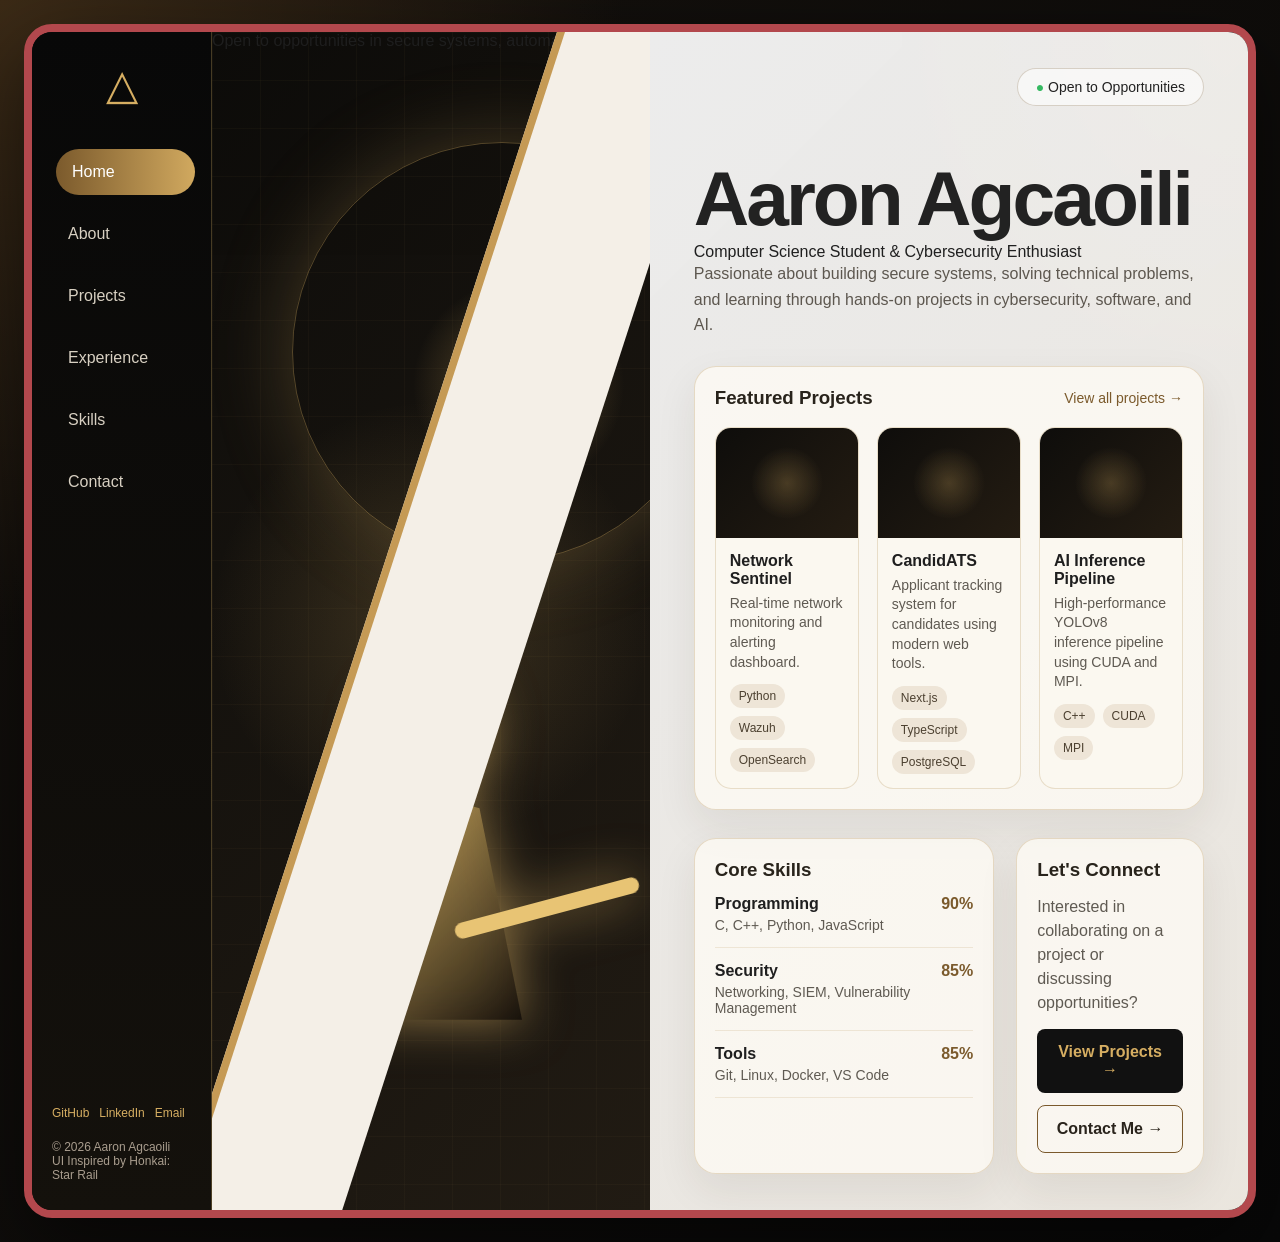
==== index.html @ 4cb268b1 "Add files via upload" ====
<!DOCTYPE html>
<html lang="en">
<head>
  <meta charset="UTF-8" />
  <meta name="viewport" content="width=device-width, initial-scale=1.0" />
  <title>Aaron Agcaoili | Portfolio</title>
  <link rel="stylesheet" href="styles.css" />
</head>
<body>
  <main class="portfolio-shell">
    <aside class="sidebar">
      <div class="logo">△</div>

      <nav class="nav">
        <a class="active" href="#home">Home</a>
        <a href="#about">About</a>
        <a href="#projects">Projects</a>
        <a href="#experience">Experience</a>
        <a href="#skills">Skills</a>
        <a href="#contact">Contact</a>
      </nav>

      <div class="sidebar-footer">
        <div class="socials">
          <a href="https://github.com/Iamironman15">GitHub</a>
          <a href="https://www.linkedin.com/in/aaronagcaoili/">LinkedIn</a>
          <a href="mailto:aaron08831@gmail.com">Email</a>
        </div>
        <p>© 2026 Aaron Agcaoili</p>
        <p>UI Inspired by Honkai: Star Rail</p>
      </div>
    </aside>

    <section class="hero-art" id="home">
      <div class="hero-glow"></div>
      <div class="hero-grid"></div>
      <div class="hero-orb"></div>
      <div class="figure">
        <div class="head"></div>
        <div class="body"></div>
        <div class="arm"></div>
      </div>
      <div class="hero-footer">
        <p>Open to opportunities in secure systems, automation, and AI.</p>
      </div>
    </section>

    <section class="content-panel">
      <div class="status">● Open to Opportunities</div>

      <header class="intro">
        <h1>Aaron Agcaoili</h1>
        <div class="intro-badge">Computer Science Student & Cybersecurity Enthusiast</div>
        <p>
          Passionate about building secure systems, solving technical problems,
          and learning through hands-on projects in cybersecurity, software, and AI.
        </p>
      </header>

      <section class="card-section" id="projects">
        <div class="section-header">
          <h3>Featured Projects</h3>
          <a href="#">View all projects →</a>
        </div>

        <div class="project-grid">
          <article class="project-card">
            <div class="project-image"></div>
            <div class="project-copy">
              <h4>Network Sentinel</h4>
              <p>Real-time network monitoring and alerting dashboard.</p>
            </div>
            <div class="tags">
              <span>Python</span>
              <span>Wazuh</span>
              <span>OpenSearch</span>
            </div>
          </article>

          <article class="project-card">
            <div class="project-image"></div>
            <div class="project-copy">
              <h4>CandidATS</h4>
              <p>Applicant tracking system for candidates using modern web tools.</p>
            </div>
            <div class="tags">
              <span>Next.js</span>
              <span>TypeScript</span>
              <span>PostgreSQL</span>
            </div>
          </article>

          <article class="project-card">
            <div class="project-image"></div>
            <div class="project-copy">
              <h4>AI Inference Pipeline</h4>
              <p>High-performance YOLOv8 inference pipeline using CUDA and MPI.</p>
            </div>
            <div class="tags">
              <span>C++</span>
              <span>CUDA</span>
              <span>MPI</span>
            </div>
          </article>
        </div>
      </section>

      <section class="lower-grid">
        <div class="skills-card" id="skills">
          <h3>Core Skills</h3>

          <div class="skill">
            <div>
              <strong>Programming</strong>
              <p>C, C++, Python, JavaScript</p>
            </div>
            <span>90%</span>
          </div>

          <div class="skill">
            <div>
              <strong>Security</strong>
              <p>Networking, SIEM, Vulnerability Management</p>
            </div>
            <span>85%</span>
          </div>

          <div class="skill">
            <div>
              <strong>Tools</strong>
              <p>Git, Linux, Docker, VS Code</p>
            </div>
            <span>85%</span>
          </div>
        </div>

        <div class="contact-card" id="contact">
          <div class="card-header">
            <h3>Let's Connect</h3>
          </div>
          <p>Interested in collaborating on a project or discussing opportunities?</p>
          <a class="primary-btn" href="#projects">View Projects →</a>
          <a class="secondary-btn" href="mailto:aaron08831@gmail.com">Contact Me →</a>
        </div>
      </section>
    </section>
  </main>

  <script src="script.js"></script>
</body>
</html>
---- styles.css ----
* {
  box-sizing: border-box;
  margin: 0;
  padding: 0;
}

html {
  scroll-behavior: smooth;
}

body {
  min-height: 100vh;
  font-family: Arial, Helvetica, sans-serif;
  background:
    radial-gradient(circle at top left, #3b2a16, transparent 35%),
    linear-gradient(135deg, #15110d, #080808);
  color: #1f1f1f;
  padding: 24px;
}

a {
  color: inherit;
  text-decoration: none;
}

.portfolio-shell {
  min-height: calc(100vh - 48px);
  display: grid;
  grid-template-columns: 180px 36% 1fr;
  border: 8px solid #b3484d;
  border-radius: 28px;
  overflow: hidden;
  background: #0d0d0d;
  box-shadow: 0 30px 80px rgba(0, 0, 0, 0.5);
}

.sidebar {
  background: linear-gradient(180deg, #080808, #14110c);
  color: #f5ead7;
  padding: 28px 20px;
  display: flex;
  flex-direction: column;
  border-right: 1px solid rgba(212, 175, 100, 0.3);
}

.logo {
  color: #d6ae62;
  font-size: 42px;
  text-align: center;
  margin-bottom: 40px;
}

.nav {
  display: flex;
  flex-direction: column;
  gap: 16px;
}

.nav a {
  padding: 14px 16px;
  border-radius: 999px;
  color: #d8d0c2;
  transition: 0.2s ease;
}

.nav a:hover,
.nav a.active {
  background: linear-gradient(90deg, #7b5a2c, #d1a95f);
  color: #fff;
  transform: translateX(4px);
}

.sidebar-footer {
  margin-top: auto;
  font-size: 12px;
  color: #a99d8e;
}

.socials {
  display: flex;
  gap: 10px;
  margin-bottom: 20px;
  flex-wrap: wrap;
}

.socials a {
  color: #d6ae62;
}

.hero-art {
  position: relative;
  overflow: hidden;
  background:
    radial-gradient(circle at 70% 30%, rgba(214, 174, 98, 0.4), transparent 12%),
    radial-gradient(circle at 50% 50%, rgba(214, 174, 98, 0.2), transparent 35%),
    linear-gradient(135deg, #0d0c0a, #211b13);
}

.hero-art::before {
  content: "";
  position: absolute;
  inset: 0;
  background-image:
    linear-gradient(rgba(214, 174, 98, 0.12) 1px, transparent 1px),
    linear-gradient(90deg, rgba(214, 174, 98, 0.12) 1px, transparent 1px);
  background-size: 48px 48px;
  opacity: 0.3;
}

.hero-art::after {
  content: "";
  position: absolute;
  right: -75px;
  top: 0;
  width: 160px;
  height: 100%;
  background: #f4efe7;
  transform: skewX(-18deg);
  transform-origin: top;
  border-left: 8px solid #c59a55;
  z-index: 5;
}

.hero-glow {
  position: absolute;
  width: 420px;
  height: 420px;
  border: 1px solid rgba(214, 174, 98, 0.35);
  border-radius: 50%;
  top: 110px;
  left: 80px;
  box-shadow: 0 0 80px rgba(214, 174, 98, 0.25);
}

.orb {
  position: absolute;
  top: 180px;
  right: 110px;
  width: 95px;
  height: 95px;
  border-radius: 50%;
  border: 2px solid #d6ae62;
  background:
    radial-gradient(circle, rgba(214, 174, 98, 0.8), rgba(45, 35, 20, 0.9));
  box-shadow: 0 0 50px rgba(214, 174, 98, 0.7);
}

.figure {
  position: absolute;
  left: 95px;
  bottom: 110px;
  width: 260px;
  height: 420px;
  filter: drop-shadow(0 0 25px rgba(214, 174, 98, 0.7));
}

.head {
  width: 110px;
  height: 120px;
  border-radius: 60% 40% 55% 45%;
  background: linear-gradient(135deg, #f5d487, #6e5227);
  margin-left: 70px;
}

.body {
  width: 170px;
  height: 230px;
  background: linear-gradient(135deg, rgba(242, 200, 111, 0.8), rgba(20, 15, 10, 0.9));
  clip-path: polygon(35% 0, 75% 8%, 100% 100%, 0 100%);
  margin-top: -10px;
  margin-left: 45px;
}

.arm {
  width: 190px;
  height: 16px;
  background: #e8c474;
  transform: rotate(-15deg);
  margin-left: 145px;
  margin-top: -120px;
  border-radius: 999px;
}

.content-panel {
  background:
    linear-gradient(135deg, rgba(255,255,255,0.92), rgba(244,239,231,0.96)),
    radial-gradient(circle at top right, rgba(214, 174, 98, 0.2), transparent 30%);
  padding: 36px 44px;
  position: relative;
}

.status {
  margin-left: auto;
  width: fit-content;
  padding: 10px 18px;
  border: 1px solid rgba(115, 90, 49, 0.25);
  border-radius: 999px;
  background: rgba(255, 255, 255, 0.6);
  color: #222;
  font-size: 14px;
}

.status::first-letter {
  color: #35b961;
}

.intro {
  margin-top: 48px;
  max-width: 720px;
}

.intro h1 {
  font-size: clamp(44px, 6vw, 82px);
  letter-spacing: -3px;
  color: #222;
}

.intro h2 {
  display: inline-block;
  margin: 12px 0 18px;
  padding: 8px 24px;
  background: linear-gradient(90deg, #111, #332819);
  color: #d6ae62;
  font-size: 18px;
  border-left: 8px solid #c59a55;
}

.intro p {
  color: #5d574f;
  line-height: 1.6;
}

.card-section,
.skills-card,
.contact-card {
  margin-top: 28px;
  border: 1px solid rgba(166, 125, 58, 0.25);
  background: rgba(255, 252, 246, 0.72);
  border-radius: 22px;
  padding: 20px;
  box-shadow: 0 16px 40px rgba(55, 40, 20, 0.08);
}

.section-header {
  display: flex;
  justify-content: space-between;
  align-items: center;
  margin-bottom: 18px;
}

.section-header h3,
.skills-card h3,
.contact-card h3 {
  color: #28231b;
}

.section-header a {
  color: #7b5a2c;
  font-size: 14px;
}

.project-grid {
  display: grid;
  grid-template-columns: repeat(3, 1fr);
  gap: 18px;
}

.project-card {
  border: 1px solid rgba(166, 125, 58, 0.22);
  border-radius: 16px;
  overflow: hidden;
  background: #fbf8f0;
}

.project-image {
  height: 110px;
  display: grid;
  place-items: center;
  background:
    radial-gradient(circle, rgba(214, 174, 98, 0.25), transparent 40%),
    linear-gradient(135deg, #0e0d0b, #241c12);
  color: #d6ae62;
  font-size: 42px;
}

.project-card h4 {
  padding: 14px 14px 6px;
}

.project-card p {
  padding: 0 14px 12px;
  color: #5f5a52;
  font-size: 14px;
  line-height: 1.4;
}

.tags {
  display: flex;
  flex-wrap: wrap;
  gap: 8px;
  padding: 0 14px 14px;
}

.tags span {
  padding: 5px 9px;
  border-radius: 999px;
  background: #eee5d7;
  color: #4c4030;
  font-size: 12px;
}

.lower-grid {
  display: grid;
  grid-template-columns: 1.6fr 1fr;
  gap: 22px;
}

.skill {
  display: flex;
  justify-content: space-between;
  gap: 16px;
  padding: 14px 0;
  border-bottom: 1px solid rgba(166, 125, 58, 0.15);
}

.skill p {
  color: #5f5a52;
  font-size: 14px;
  margin-top: 4px;
}

.skill span {
  color: #7b5a2c;
  font-weight: bold;
}

.contact-card p {
  color: #5f5a52;
  line-height: 1.5;
  margin: 14px 0;
}

.primary-btn,
.secondary-btn {
  display: block;
  padding: 14px 18px;
  border-radius: 8px;
  margin-top: 12px;
  text-align: center;
  font-weight: bold;
}

.primary-btn {
  background: #111;
  color: #d6ae62;
}

.secondary-btn {
  border: 1px solid #7b5a2c;
  color: #2a241c;
}

@media (max-width: 1100px) {
  .portfolio-shell {
    grid-template-columns: 150px 1fr;
  }

  .hero-art {
    display: none;
  }

  .project-grid {
    grid-template-columns: 1fr;
  }
}

@media (max-width: 760px) {
  body {
    padding: 0;
  }

  .portfolio-shell {
    min-height: 100vh;
    grid-template-columns: 1fr;
    border: none;
    border-radius: 0;
  }

  .sidebar {
    display: none;
  }

  .content-panel {
    padding: 28px 20px;
  }

  .lower-grid {
    grid-template-columns: 1fr;
  }

  .intro h1 {
    font-size: 48px;
  }
}
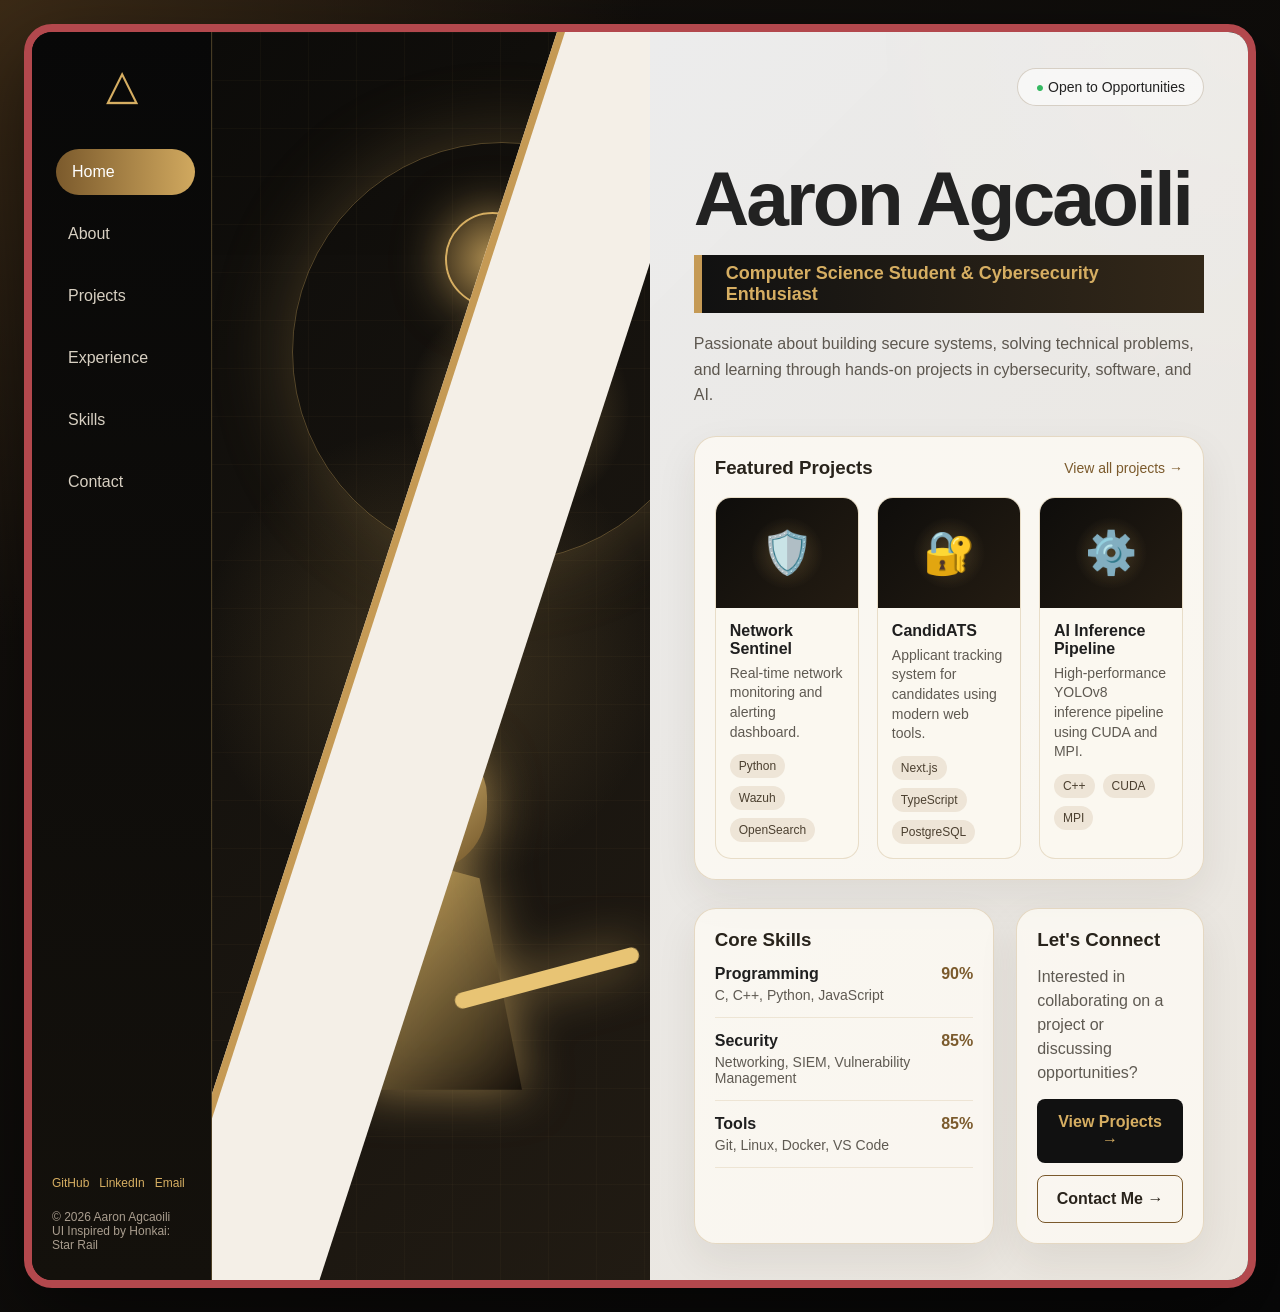
==== commit 801563b6: "Minor updates to dev" ====
--- a/index.html
+++ b/index.html
@@ -33,15 +33,11 @@
 
     <section class="hero-art" id="home">
       <div class="hero-glow"></div>
-      <div class="hero-grid"></div>
-      <div class="hero-orb"></div>
+      <div class="orb"></div>
       <div class="figure">
         <div class="head"></div>
         <div class="body"></div>
         <div class="arm"></div>
-      </div>
-      <div class="hero-footer">
-        <p>Open to opportunities in secure systems, automation, and AI.</p>
       </div>
     </section>
 
@@ -50,7 +46,7 @@
 
       <header class="intro">
         <h1>Aaron Agcaoili</h1>
-        <div class="intro-badge">Computer Science Student & Cybersecurity Enthusiast</div>
+        <h2>Computer Science Student & Cybersecurity Enthusiast</h2>
         <p>
           Passionate about building secure systems, solving technical problems,
           and learning through hands-on projects in cybersecurity, software, and AI.
@@ -65,11 +61,9 @@
 
         <div class="project-grid">
           <article class="project-card">
-            <div class="project-image"></div>
-            <div class="project-copy">
-              <h4>Network Sentinel</h4>
-              <p>Real-time network monitoring and alerting dashboard.</p>
-            </div>
+            <div class="project-image">🛡️</div>
+            <h4>Network Sentinel</h4>
+            <p>Real-time network monitoring and alerting dashboard.</p>
             <div class="tags">
               <span>Python</span>
               <span>Wazuh</span>
@@ -78,11 +72,9 @@
           </article>
 
           <article class="project-card">
-            <div class="project-image"></div>
-            <div class="project-copy">
-              <h4>CandidATS</h4>
-              <p>Applicant tracking system for candidates using modern web tools.</p>
-            </div>
+            <div class="project-image">🔐</div>
+            <h4>CandidATS</h4>
+            <p>Applicant tracking system for candidates using modern web tools.</p>
             <div class="tags">
               <span>Next.js</span>
               <span>TypeScript</span>
@@ -91,11 +83,9 @@
           </article>
 
           <article class="project-card">
-            <div class="project-image"></div>
-            <div class="project-copy">
-              <h4>AI Inference Pipeline</h4>
-              <p>High-performance YOLOv8 inference pipeline using CUDA and MPI.</p>
-            </div>
+            <div class="project-image">⚙️</div>
+            <h4>AI Inference Pipeline</h4>
+            <p>High-performance YOLOv8 inference pipeline using CUDA and MPI.</p>
             <div class="tags">
               <span>C++</span>
               <span>CUDA</span>
@@ -135,12 +125,10 @@
         </div>
 
         <div class="contact-card" id="contact">
-          <div class="card-header">
-            <h3>Let's Connect</h3>
-          </div>
+          <h3>Let's Connect</h3>
           <p>Interested in collaborating on a project or discussing opportunities?</p>
           <a class="primary-btn" href="#projects">View Projects →</a>
-          <a class="secondary-btn" href="mailto:aaron08831@gmail.com">Contact Me →</a>
+          <a class="secondary-btn" href="mailto:your.email@example.com">Contact Me →</a>
         </div>
       </section>
     </section>
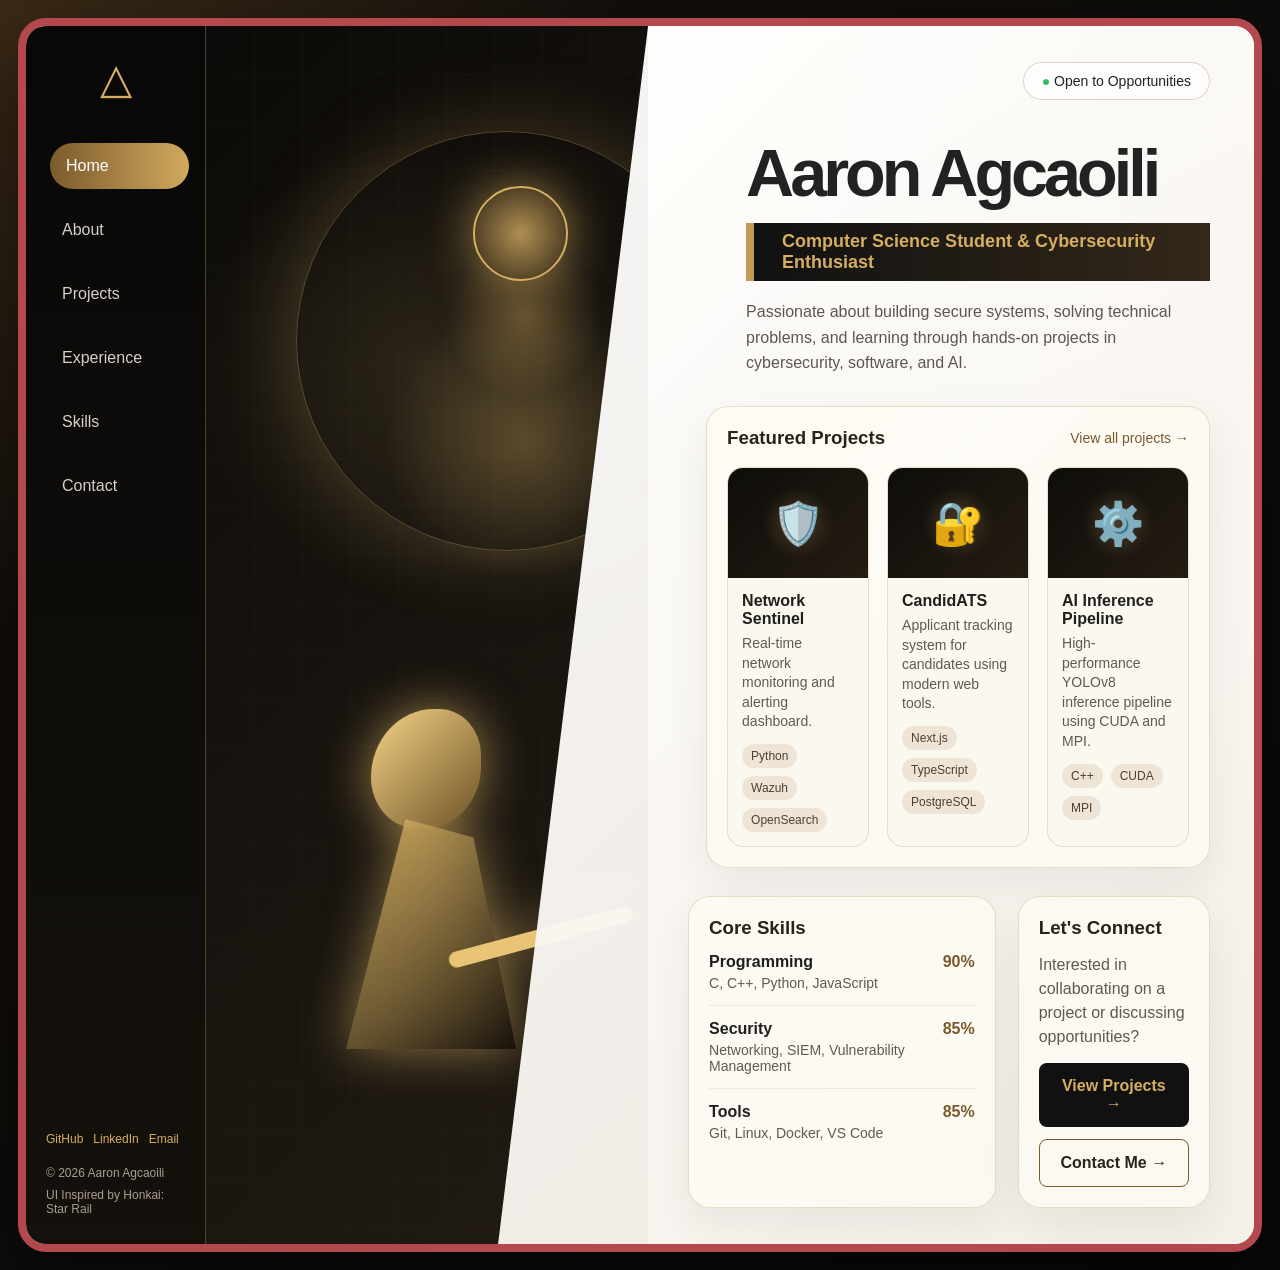
==== commit eaa58bac: "Diagonalization slightly fixed" ====
--- a/index.html
+++ b/index.html
@@ -22,8 +22,8 @@
 
       <div class="sidebar-footer">
         <div class="socials">
-          <a href="https://github.com/Iamironman15">GitHub</a>
-          <a href="https://www.linkedin.com/in/aaronagcaoili/">LinkedIn</a>
+          <a href="https://github.com/Iamironman15" target="_blank">GitHub</a>
+          <a href="https://www.linkedin.com/in/aaronagcaoili/" target="_blank">LinkedIn</a>
           <a href="mailto:aaron08831@gmail.com">Email</a>
         </div>
         <p>© 2026 Aaron Agcaoili</p>
@@ -34,6 +34,7 @@
     <section class="hero-art" id="home">
       <div class="hero-glow"></div>
       <div class="orb"></div>
+
       <div class="figure">
         <div class="head"></div>
         <div class="body"></div>
@@ -42,95 +43,97 @@
     </section>
 
     <section class="content-panel">
-      <div class="status">● Open to Opportunities</div>
+      <div class="content-inner">
+        <div class="status">● Open to Opportunities</div>
 
-      <header class="intro">
-        <h1>Aaron Agcaoili</h1>
-        <h2>Computer Science Student & Cybersecurity Enthusiast</h2>
-        <p>
-          Passionate about building secure systems, solving technical problems,
-          and learning through hands-on projects in cybersecurity, software, and AI.
-        </p>
-      </header>
+        <header class="intro diagonal-step step-1">
+          <h1>Aaron Agcaoili</h1>
+          <h2>Computer Science Student & Cybersecurity Enthusiast</h2>
+          <p>
+            Passionate about building secure systems, solving technical problems,
+            and learning through hands-on projects in cybersecurity, software, and AI.
+          </p>
+        </header>
 
-      <section class="card-section" id="projects">
-        <div class="section-header">
-          <h3>Featured Projects</h3>
-          <a href="#">View all projects →</a>
-        </div>
-
-        <div class="project-grid">
-          <article class="project-card">
-            <div class="project-image">🛡️</div>
-            <h4>Network Sentinel</h4>
-            <p>Real-time network monitoring and alerting dashboard.</p>
-            <div class="tags">
-              <span>Python</span>
-              <span>Wazuh</span>
-              <span>OpenSearch</span>
-            </div>
-          </article>
-
-          <article class="project-card">
-            <div class="project-image">🔐</div>
-            <h4>CandidATS</h4>
-            <p>Applicant tracking system for candidates using modern web tools.</p>
-            <div class="tags">
-              <span>Next.js</span>
-              <span>TypeScript</span>
-              <span>PostgreSQL</span>
-            </div>
-          </article>
-
-          <article class="project-card">
-            <div class="project-image">⚙️</div>
-            <h4>AI Inference Pipeline</h4>
-            <p>High-performance YOLOv8 inference pipeline using CUDA and MPI.</p>
-            <div class="tags">
-              <span>C++</span>
-              <span>CUDA</span>
-              <span>MPI</span>
-            </div>
-          </article>
-        </div>
-      </section>
-
-      <section class="lower-grid">
-        <div class="skills-card" id="skills">
-          <h3>Core Skills</h3>
-
-          <div class="skill">
-            <div>
-              <strong>Programming</strong>
-              <p>C, C++, Python, JavaScript</p>
-            </div>
-            <span>90%</span>
+        <section class="card-section diagonal-step step-2" id="projects">
+          <div class="section-header">
+            <h3>Featured Projects</h3>
+            <a href="#">View all projects →</a>
           </div>
 
-          <div class="skill">
-            <div>
-              <strong>Security</strong>
-              <p>Networking, SIEM, Vulnerability Management</p>
+          <div class="project-grid">
+            <article class="project-card">
+              <div class="project-image">🛡️</div>
+              <h4>Network Sentinel</h4>
+              <p>Real-time network monitoring and alerting dashboard.</p>
+              <div class="tags">
+                <span>Python</span>
+                <span>Wazuh</span>
+                <span>OpenSearch</span>
+              </div>
+            </article>
+
+            <article class="project-card">
+              <div class="project-image">🔐</div>
+              <h4>CandidATS</h4>
+              <p>Applicant tracking system for candidates using modern web tools.</p>
+              <div class="tags">
+                <span>Next.js</span>
+                <span>TypeScript</span>
+                <span>PostgreSQL</span>
+              </div>
+            </article>
+
+            <article class="project-card">
+              <div class="project-image">⚙️</div>
+              <h4>AI Inference Pipeline</h4>
+              <p>High-performance YOLOv8 inference pipeline using CUDA and MPI.</p>
+              <div class="tags">
+                <span>C++</span>
+                <span>CUDA</span>
+                <span>MPI</span>
+              </div>
+            </article>
+          </div>
+        </section>
+
+        <section class="lower-grid diagonal-step step-3">
+          <div class="skills-card" id="skills">
+            <h3>Core Skills</h3>
+
+            <div class="skill">
+              <div>
+                <strong>Programming</strong>
+                <p>C, C++, Python, JavaScript</p>
+              </div>
+              <span>90%</span>
             </div>
-            <span>85%</span>
+
+            <div class="skill">
+              <div>
+                <strong>Security</strong>
+                <p>Networking, SIEM, Vulnerability Management</p>
+              </div>
+              <span>85%</span>
+            </div>
+
+            <div class="skill">
+              <div>
+                <strong>Tools</strong>
+                <p>Git, Linux, Docker, VS Code</p>
+              </div>
+              <span>85%</span>
+            </div>
           </div>
 
-          <div class="skill">
-            <div>
-              <strong>Tools</strong>
-              <p>Git, Linux, Docker, VS Code</p>
-            </div>
-            <span>85%</span>
+          <div class="contact-card" id="contact">
+            <h3>Let's Connect</h3>
+            <p>Interested in collaborating on a project or discussing opportunities?</p>
+            <a class="primary-btn" href="#projects">View Projects →</a>
+            <a class="secondary-btn" href="mailto:aaron08831@gmail.com">Contact Me →</a>
           </div>
-        </div>
-
-        <div class="contact-card" id="contact">
-          <h3>Let's Connect</h3>
-          <p>Interested in collaborating on a project or discussing opportunities?</p>
-          <a class="primary-btn" href="#projects">View Projects →</a>
-          <a class="secondary-btn" href="mailto:your.email@example.com">Contact Me →</a>
-        </div>
-      </section>
+        </section>
+      </div>
     </section>
   </main>
 
--- a/styles.css
+++ b/styles.css
@@ -15,7 +15,7 @@
     radial-gradient(circle at top left, #3b2a16, transparent 35%),
     linear-gradient(135deg, #15110d, #080808);
   color: #1f1f1f;
-  padding: 24px;
+  padding: 18px;
 }
 
 a {
@@ -24,15 +24,17 @@
 }
 
 .portfolio-shell {
-  min-height: calc(100vh - 48px);
+  min-height: calc(100vh - 36px);
   display: grid;
   grid-template-columns: 180px 36% 1fr;
   border: 8px solid #b3484d;
   border-radius: 28px;
   overflow: hidden;
-  background: #0d0d0d;
+  background: #f4efe7;
   box-shadow: 0 30px 80px rgba(0, 0, 0, 0.5);
 }
+
+/* Sidebar */
 
 .sidebar {
   background: linear-gradient(180deg, #080808, #14110c);
@@ -41,6 +43,7 @@
   display: flex;
   flex-direction: column;
   border-right: 1px solid rgba(212, 175, 100, 0.3);
+  z-index: 20;
 }
 
 .logo {
@@ -53,7 +56,7 @@
 .nav {
   display: flex;
   flex-direction: column;
-  gap: 16px;
+  gap: 18px;
 }
 
 .nav a {
@@ -76,6 +79,10 @@
   color: #a99d8e;
 }
 
+.sidebar-footer p {
+  margin-top: 8px;
+}
+
 .socials {
   display: flex;
   gap: 10px;
@@ -86,14 +93,18 @@
 .socials a {
   color: #d6ae62;
 }
+
+/* Hero art */
 
 .hero-art {
   position: relative;
   overflow: hidden;
   background:
-    radial-gradient(circle at 70% 30%, rgba(214, 174, 98, 0.4), transparent 12%),
-    radial-gradient(circle at 50% 50%, rgba(214, 174, 98, 0.2), transparent 35%),
+    radial-gradient(circle at 72% 24%, rgba(214, 174, 98, 0.35), transparent 8%),
+    radial-gradient(circle at 72% 34%, rgba(214, 174, 98, 0.32), transparent 16%),
+    radial-gradient(circle at 48% 28%, rgba(214, 174, 98, 0.12), transparent 25%),
     linear-gradient(135deg, #0d0c0a, #211b13);
+  z-index: 1;
 }
 
 .hero-art::before {
@@ -101,24 +112,10 @@
   position: absolute;
   inset: 0;
   background-image:
-    linear-gradient(rgba(214, 174, 98, 0.12) 1px, transparent 1px),
-    linear-gradient(90deg, rgba(214, 174, 98, 0.12) 1px, transparent 1px);
+    linear-gradient(rgba(214, 174, 98, 0.1) 1px, transparent 1px),
+    linear-gradient(90deg, rgba(214, 174, 98, 0.1) 1px, transparent 1px);
   background-size: 48px 48px;
-  opacity: 0.3;
-}
-
-.hero-art::after {
-  content: "";
-  position: absolute;
-  right: -75px;
-  top: 0;
-  width: 160px;
-  height: 100%;
-  background: #f4efe7;
-  transform: skewX(-18deg);
-  transform-origin: top;
-  border-left: 8px solid #c59a55;
-  z-index: 5;
+  opacity: 0.28;
 }
 
 .hero-glow {
@@ -127,15 +124,15 @@
   height: 420px;
   border: 1px solid rgba(214, 174, 98, 0.35);
   border-radius: 50%;
-  top: 110px;
-  left: 80px;
+  top: 105px;
+  left: 90px;
   box-shadow: 0 0 80px rgba(214, 174, 98, 0.25);
 }
 
 .orb {
   position: absolute;
-  top: 180px;
-  right: 110px;
+  top: 160px;
+  right: 80px;
   width: 95px;
   height: 95px;
   border-radius: 50%;
@@ -148,7 +145,7 @@
 .figure {
   position: absolute;
   left: 95px;
-  bottom: 110px;
+  bottom: 115px;
   width: 260px;
   height: 420px;
   filter: drop-shadow(0 0 25px rgba(214, 174, 98, 0.7));
@@ -181,12 +178,59 @@
   border-radius: 999px;
 }
 
+/* Right content panel */
+
 .content-panel {
+  position: relative;
+  z-index: 5;
+  margin-left: -150px;
   background:
-    linear-gradient(135deg, rgba(255,255,255,0.92), rgba(244,239,231,0.96)),
-    radial-gradient(circle at top right, rgba(214, 174, 98, 0.2), transparent 30%);
-  padding: 36px 44px;
+    linear-gradient(135deg, rgba(255, 255, 255, 0.96), rgba(244, 239, 231, 0.97)),
+    radial-gradient(circle at top right, rgba(214, 174, 98, 0.16), transparent 30%);
+  clip-path: polygon(150px 0, 100% 0, 100% 100%, 0 100%);
+  overflow: hidden;
+}
+
+/* Gold diagonal border */
+.content-panel::before {
+  content: "";
+  position: absolute;
+  top: -40px;
+  left: 112px;
+  width: 8px;
+  height: calc(100% + 80px);
+  background: #c59a55;
+  transform: skewX(-18deg);
+  transform-origin: top;
+  z-index: 1;
+}
+
+.content-inner {
   position: relative;
+  z-index: 3;
+  min-height: 100%;
+  padding: 36px 44px 36px 190px;
+}
+
+/* Staircase alignment */
+
+.diagonal-step {
+  transition: margin-left 0.2s ease;
+}
+
+.step-1 {
+  margin-left: 58px;
+  max-width: calc(100% - 58px);
+}
+
+.step-2 {
+  margin-left: 18px;
+  max-width: calc(100% - 18px);
+}
+
+.step-3 {
+  margin-left: 0;
+  max-width: 100%;
 }
 
 .status {
@@ -195,7 +239,7 @@
   padding: 10px 18px;
   border: 1px solid rgba(115, 90, 49, 0.25);
   border-radius: 999px;
-  background: rgba(255, 255, 255, 0.6);
+  background: rgba(255, 255, 255, 0.72);
   color: #222;
   font-size: 14px;
 }
@@ -205,20 +249,21 @@
 }
 
 .intro {
-  margin-top: 48px;
+  margin-top: 42px;
   max-width: 720px;
 }
 
 .intro h1 {
-  font-size: clamp(44px, 6vw, 82px);
-  letter-spacing: -3px;
+  font-size: clamp(54px, 5.2vw, 86px);
+  letter-spacing: -4px;
   color: #222;
+  line-height: 0.95;
 }
 
 .intro h2 {
   display: inline-block;
-  margin: 12px 0 18px;
-  padding: 8px 24px;
+  margin: 18px 0 18px;
+  padding: 8px 28px;
   background: linear-gradient(90deg, #111, #332819);
   color: #d6ae62;
   font-size: 18px;
@@ -228,6 +273,7 @@
 .intro p {
   color: #5d574f;
   line-height: 1.6;
+  max-width: 680px;
 }
 
 .card-section,
@@ -241,6 +287,10 @@
   box-shadow: 0 16px 40px rgba(55, 40, 20, 0.08);
 }
 
+.card-section {
+  margin-top: 30px;
+}
+
 .section-header {
   display: flex;
   justify-content: space-between;
@@ -323,6 +373,10 @@
   border-bottom: 1px solid rgba(166, 125, 58, 0.15);
 }
 
+.skill:last-child {
+  border-bottom: none;
+}
+
 .skill p {
   color: #5f5a52;
   font-size: 14px;
@@ -360,6 +414,8 @@
   color: #2a241c;
 }
 
+/* Tablet layout */
+
 @media (max-width: 1100px) {
   .portfolio-shell {
     grid-template-columns: 150px 1fr;
@@ -369,10 +425,32 @@
     display: none;
   }
 
+  .content-panel {
+    margin-left: 0;
+    clip-path: none;
+  }
+
+  .content-panel::before {
+    display: none;
+  }
+
+  .content-inner {
+    padding: 28px 24px;
+  }
+
   .project-grid {
     grid-template-columns: 1fr;
   }
-}
+
+  .step-1,
+  .step-2,
+  .step-3 {
+    margin-left: 0;
+    max-width: 100%;
+  }
+}
+
+/* Mobile layout */
 
 @media (max-width: 760px) {
   body {
@@ -390,7 +468,7 @@
     display: none;
   }
 
-  .content-panel {
+  .content-inner {
     padding: 28px 20px;
   }
 
@@ -398,7 +476,17 @@
     grid-template-columns: 1fr;
   }
 
+  .intro {
+    margin-top: 34px;
+  }
+
   .intro h1 {
     font-size: 48px;
+    letter-spacing: -2px;
+  }
+
+  .intro h2 {
+    font-size: 15px;
+    padding: 8px 16px;
   }
 }
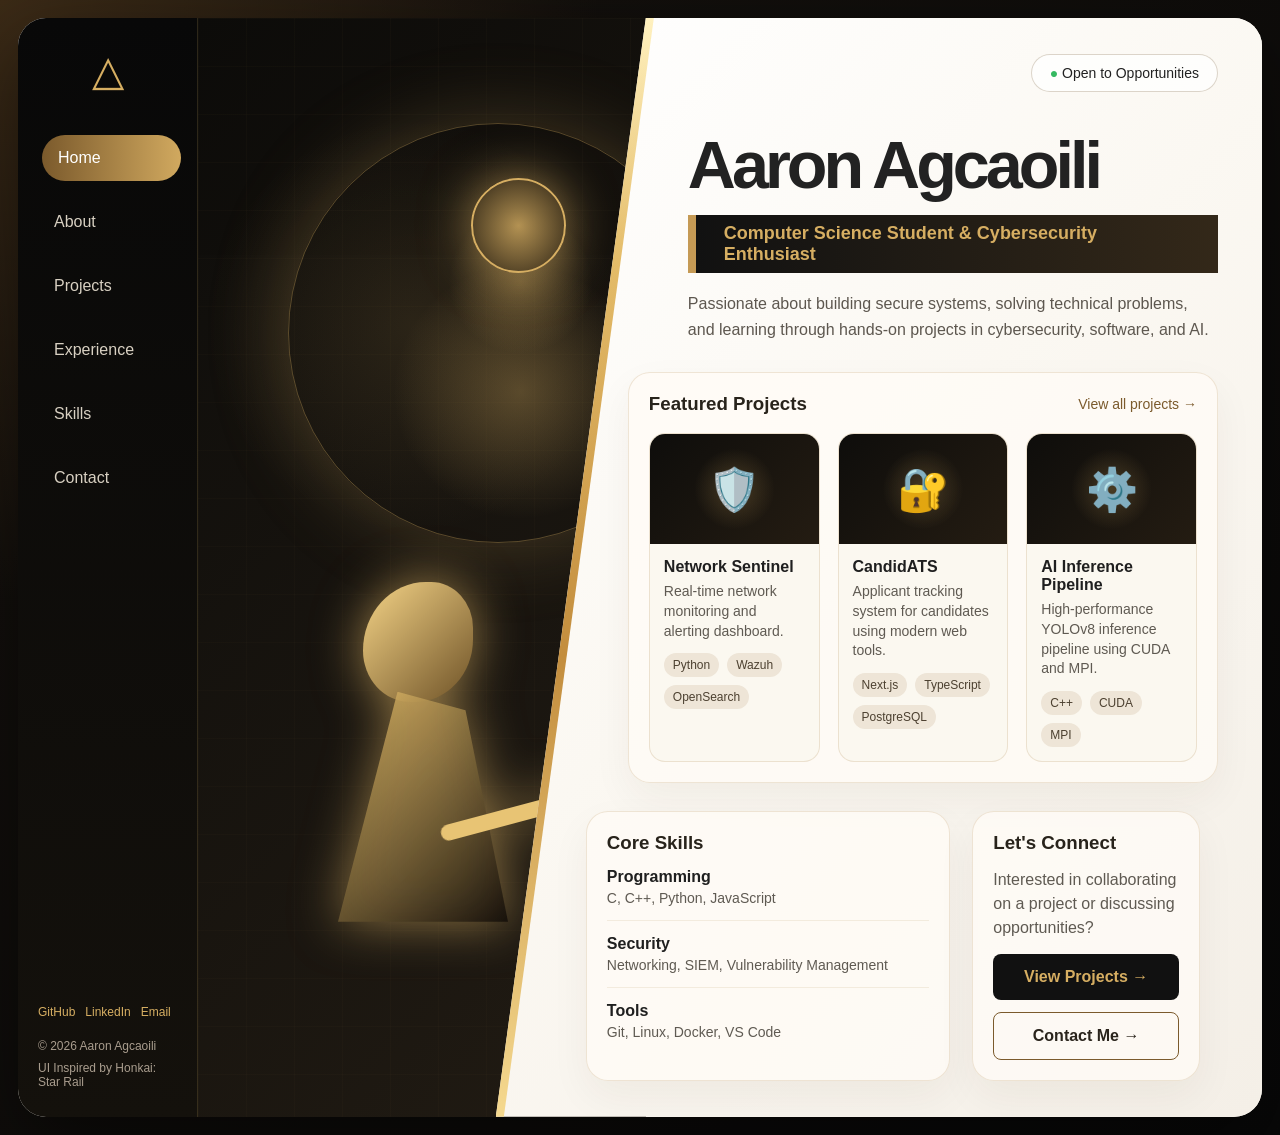
==== commit 85941273: "Minor styling changes" ====
--- a/index.html
+++ b/index.html
@@ -106,7 +106,6 @@
                 <strong>Programming</strong>
                 <p>C, C++, Python, JavaScript</p>
               </div>
-              <span>90%</span>
             </div>
 
             <div class="skill">
@@ -114,7 +113,6 @@
                 <strong>Security</strong>
                 <p>Networking, SIEM, Vulnerability Management</p>
               </div>
-              <span>85%</span>
             </div>
 
             <div class="skill">
@@ -122,7 +120,6 @@
                 <strong>Tools</strong>
                 <p>Git, Linux, Docker, VS Code</p>
               </div>
-              <span>85%</span>
             </div>
           </div>
 
--- a/styles.css
+++ b/styles.css
@@ -1,3 +1,25 @@
+:root {
+  --sidebar-width: 180px;
+  --hero-width: 36%;
+  --diag-offset: 150px;
+  --diag-line-width: 8px;
+  --shell-radius: 28px;
+  --page-bg-light: #ffffff;
+
+  --right-panel-bg:
+    linear-gradient(
+      135deg,
+      #ffffff 0%,
+      #fbf8f2 45%,
+      #f4efe7 100%
+    );
+  --gold-1: #fff1bf;
+  --gold-2: #e4bc69;
+  --gold-3: #c38d3d;
+  --gold-4: #f5d98f;
+  --gold-soft: rgba(214, 174, 98, 0.3);
+}
+
 * {
   box-sizing: border-box;
   margin: 0;
@@ -26,12 +48,41 @@
 .portfolio-shell {
   min-height: calc(100vh - 36px);
   display: grid;
-  grid-template-columns: 180px 36% 1fr;
-  border: 8px solid #b3484d;
-  border-radius: 28px;
+  grid-template-columns: var(--sidebar-width) var(--hero-width) 1fr;
+  border: none;
+  border-radius: var(--shell-radius);
   overflow: hidden;
-  background: #f4efe7;
-  box-shadow: 0 30px 80px rgba(0, 0, 0, 0.5);
+  background: var(--right-panel-bg);
+  box-shadow: 0 30px 80px rgba(0, 0, 0, 0.45);
+  position: relative;
+}
+
+/* Gold diagonal line placed exactly on the black/white boundary */
+.portfolio-shell::after {
+  content: "";
+  position: absolute;
+  top: 0;
+  bottom: 0;
+  left: calc(var(--sidebar-width) + var(--hero-width) - var(--diag-offset));
+  width: calc(var(--diag-offset) + var(--diag-line-width));
+  background: linear-gradient(
+    180deg,
+    var(--gold-1) 0%,
+    var(--gold-2) 22%,
+    var(--gold-3) 58%,
+    var(--gold-4) 100%
+  );
+  clip-path: polygon(
+    calc(100% - var(--diag-line-width)) 0,
+    100% 0,
+    var(--diag-line-width) 100%,
+    0 100%
+  );
+  z-index: 30;
+  pointer-events: none;
+  filter:
+    drop-shadow(0 0 8px rgba(214, 174, 98, 0.45))
+    drop-shadow(0 0 18px rgba(214, 174, 98, 0.2));
 }
 
 /* Sidebar */
@@ -42,7 +93,7 @@
   padding: 28px 20px;
   display: flex;
   flex-direction: column;
-  border-right: 1px solid rgba(212, 175, 100, 0.3);
+  border-right: 1px solid rgba(212, 175, 100, 0.18);
   z-index: 20;
 }
 
@@ -112,10 +163,10 @@
   position: absolute;
   inset: 0;
   background-image:
-    linear-gradient(rgba(214, 174, 98, 0.1) 1px, transparent 1px),
-    linear-gradient(90deg, rgba(214, 174, 98, 0.1) 1px, transparent 1px);
+    linear-gradient(rgba(214, 174, 98, 0.08) 1px, transparent 1px),
+    linear-gradient(90deg, rgba(214, 174, 98, 0.08) 1px, transparent 1px);
   background-size: 48px 48px;
-  opacity: 0.28;
+  opacity: 0.3;
 }
 
 .hero-glow {
@@ -183,33 +234,17 @@
 .content-panel {
   position: relative;
   z-index: 5;
-  margin-left: -150px;
-  background:
-    linear-gradient(135deg, rgba(255, 255, 255, 0.96), rgba(244, 239, 231, 0.97)),
-    radial-gradient(circle at top right, rgba(214, 174, 98, 0.16), transparent 30%);
-  clip-path: polygon(150px 0, 100% 0, 100% 100%, 0 100%);
+  margin-left: calc(-1 * var(--diag-offset));
+  background: var(--right-panel-bg);
+  clip-path: polygon(var(--diag-offset) 0, 100% 0, 100% 100%, 0 100%);
   overflow: hidden;
-}
-
-/* Gold diagonal border */
-.content-panel::before {
-  content: "";
-  position: absolute;
-  top: -40px;
-  left: 112px;
-  width: 8px;
-  height: calc(100% + 80px);
-  background: #c59a55;
-  transform: skewX(-18deg);
-  transform-origin: top;
-  z-index: 1;
 }
 
 .content-inner {
   position: relative;
-  z-index: 3;
+  z-index: 6;
   min-height: 100%;
-  padding: 36px 44px 36px 190px;
+  padding: 36px 44px 36px 180px;
 }
 
 /* Staircase alignment */
@@ -219,18 +254,18 @@
 }
 
 .step-1 {
-  margin-left: 58px;
-  max-width: calc(100% - 58px);
+  margin-left: 12px;
+  max-width: calc(100% - 52px);
 }
 
 .step-2 {
-  margin-left: 18px;
-  max-width: calc(100% - 18px);
+  margin-left: -48px;
+  max-width: calc(100% + 48px);
 }
 
 .step-3 {
-  margin-left: 0;
-  max-width: 100%;
+  margin-left: -90px;
+  max-width: calc(100% + 72px);
 }
 
 .status {
@@ -280,11 +315,11 @@
 .skills-card,
 .contact-card {
   margin-top: 28px;
-  border: 1px solid rgba(166, 125, 58, 0.25);
-  background: rgba(255, 252, 246, 0.72);
+  border: 1px solid rgba(166, 125, 58, 0.18);
+  background: rgba(255, 252, 246, 0.78);
   border-radius: 22px;
   padding: 20px;
-  box-shadow: 0 16px 40px rgba(55, 40, 20, 0.08);
+  box-shadow: 0 16px 40px rgba(55, 40, 20, 0.05);
 }
 
 .card-section {
@@ -316,7 +351,7 @@
 }
 
 .project-card {
-  border: 1px solid rgba(166, 125, 58, 0.22);
+  border: 1px solid rgba(166, 125, 58, 0.18);
   border-radius: 16px;
   overflow: hidden;
   background: #fbf8f0;
@@ -370,7 +405,7 @@
   justify-content: space-between;
   gap: 16px;
   padding: 14px 0;
-  border-bottom: 1px solid rgba(166, 125, 58, 0.15);
+  border-bottom: 1px solid rgba(166, 125, 58, 0.12);
 }
 
 .skill:last-child {
@@ -421,6 +456,10 @@
     grid-template-columns: 150px 1fr;
   }
 
+  .portfolio-shell::after {
+    display: none;
+  }
+
   .hero-art {
     display: none;
   }
@@ -428,10 +467,6 @@
   .content-panel {
     margin-left: 0;
     clip-path: none;
-  }
-
-  .content-panel::before {
-    display: none;
   }
 
   .content-inner {
@@ -460,7 +495,6 @@
   .portfolio-shell {
     min-height: 100vh;
     grid-template-columns: 1fr;
-    border: none;
     border-radius: 0;
   }
 
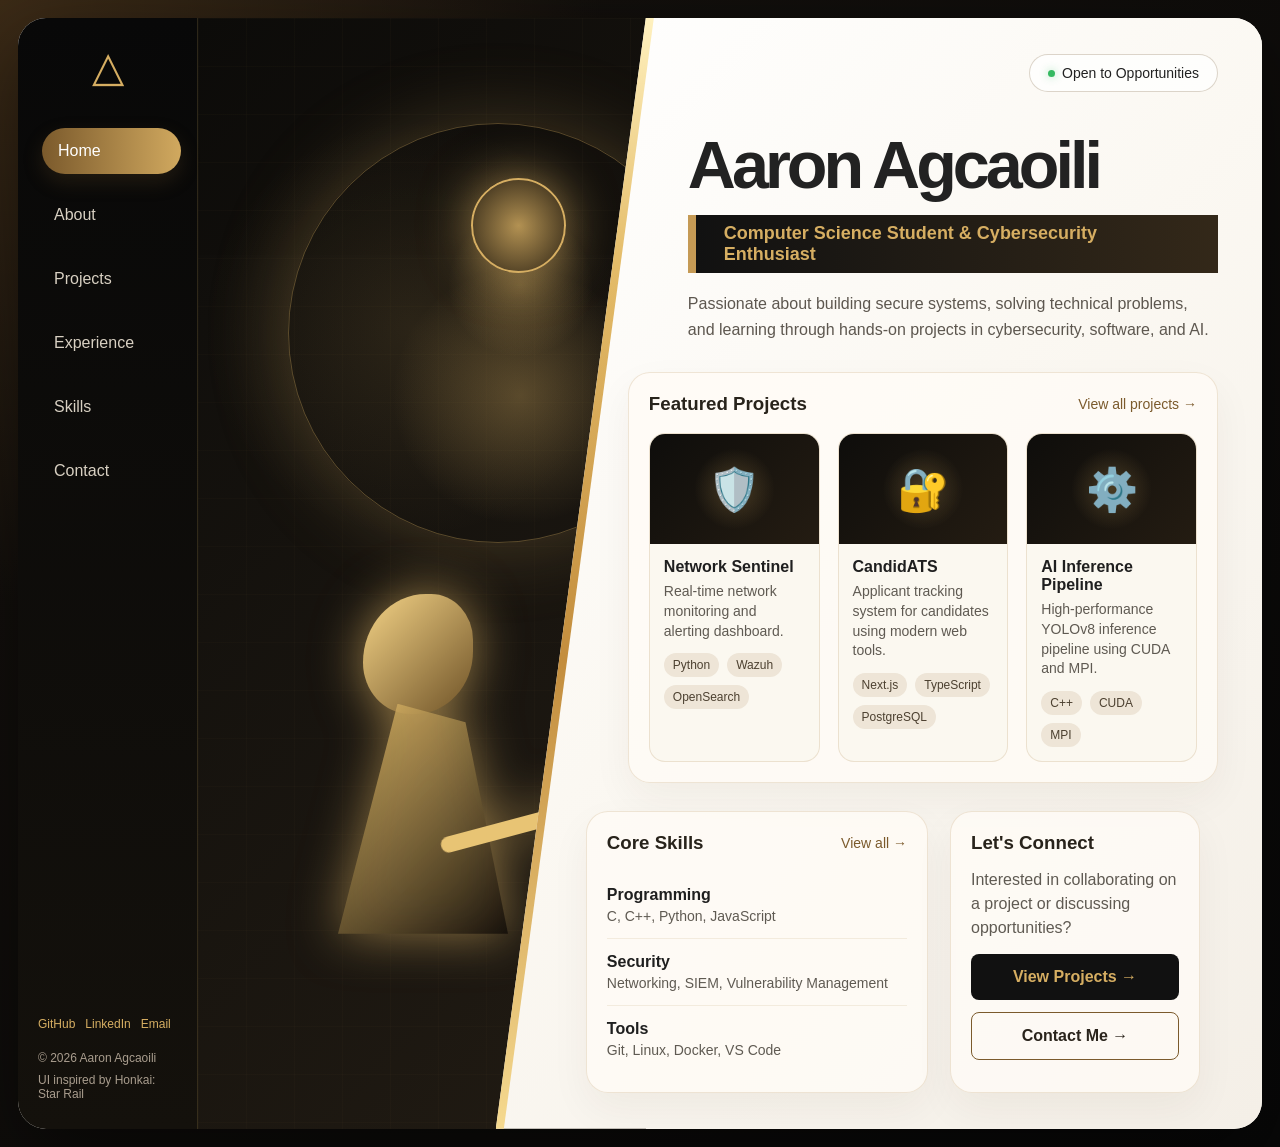
==== commit b5b30c2f: "Minor updates 7/10" ====
--- a/index.html
+++ b/index.html
@@ -3,35 +3,81 @@
 <head>
   <meta charset="UTF-8" />
   <meta name="viewport" content="width=device-width, initial-scale=1.0" />
+
+  <meta
+    name="description"
+    content="Aaron Agcaoili's computer science and cybersecurity portfolio."
+  />
+
   <title>Aaron Agcaoili | Portfolio</title>
+
   <link rel="stylesheet" href="styles.css" />
 </head>
+
 <body>
   <main class="portfolio-shell">
+    <!-- Sidebar -->
     <aside class="sidebar">
-      <div class="logo">△</div>
-
-      <nav class="nav">
-        <a class="active" href="#home">Home</a>
-        <a href="#about">About</a>
-        <a href="#projects">Projects</a>
-        <a href="#experience">Experience</a>
-        <a href="#skills">Skills</a>
-        <a href="#contact">Contact</a>
+      <a class="logo" href="index.html" aria-label="Return to homepage">
+        △
+      </a>
+
+      <nav class="nav" aria-label="Main navigation">
+        <a class="active" href="index.html" aria-current="page">
+          Home
+        </a>
+
+        <a href="about.html">
+          About
+        </a>
+
+        <a href="projects.html">
+          Projects
+        </a>
+
+        <a href="experience.html">
+          Experience
+        </a>
+
+        <a href="skills.html">
+          Skills
+        </a>
+
+        <a href="contact.html">
+          Contact
+        </a>
       </nav>
 
       <div class="sidebar-footer">
         <div class="socials">
-          <a href="https://github.com/Iamironman15" target="_blank">GitHub</a>
-          <a href="https://www.linkedin.com/in/aaronagcaoili/" target="_blank">LinkedIn</a>
-          <a href="mailto:aaron08831@gmail.com">Email</a>
+          <a
+            href="https://github.com/Iamironman15"
+            target="_blank"
+            rel="noopener noreferrer"
+          >
+            GitHub
+          </a>
+
+          <a
+            href="https://www.linkedin.com/in/aaronagcaoili/"
+            target="_blank"
+            rel="noopener noreferrer"
+          >
+            LinkedIn
+          </a>
+
+          <a href="mailto:aaron08831@gmail.com">
+            Email
+          </a>
         </div>
+
         <p>© 2026 Aaron Agcaoili</p>
-        <p>UI Inspired by Honkai: Star Rail</p>
+        <p>UI inspired by Honkai: Star Rail</p>
       </div>
     </aside>
 
-    <section class="hero-art" id="home">
+    <!-- Decorative hero panel -->
+    <section class="hero-art" aria-hidden="true">
       <div class="hero-glow"></div>
       <div class="orb"></div>
 
@@ -42,64 +88,129 @@
       </div>
     </section>
 
+    <!-- Main homepage content -->
     <section class="content-panel">
       <div class="content-inner">
-        <div class="status">● Open to Opportunities</div>
+        <div class="status">
+          <span class="status-dot" aria-hidden="true"></span>
+          Open to Opportunities
+        </div>
 
         <header class="intro diagonal-step step-1">
           <h1>Aaron Agcaoili</h1>
-          <h2>Computer Science Student & Cybersecurity Enthusiast</h2>
+
+          <h2>
+            Computer Science Student &amp; Cybersecurity Enthusiast
+          </h2>
+
           <p>
-            Passionate about building secure systems, solving technical problems,
-            and learning through hands-on projects in cybersecurity, software, and AI.
+            Passionate about building secure systems, solving technical
+            problems, and learning through hands-on projects in cybersecurity,
+            software, and AI.
           </p>
         </header>
 
-        <section class="card-section diagonal-step step-2" id="projects">
+        <!-- Featured projects -->
+        <section
+          class="card-section diagonal-step step-2"
+          aria-labelledby="featured-projects-title"
+        >
           <div class="section-header">
-            <h3>Featured Projects</h3>
-            <a href="#">View all projects →</a>
+            <h3 id="featured-projects-title">
+              Featured Projects
+            </h3>
+
+            <a href="projects.html">
+              View all projects →
+            </a>
           </div>
 
           <div class="project-grid">
-            <article class="project-card">
-              <div class="project-image">🛡️</div>
-              <h4>Network Sentinel</h4>
-              <p>Real-time network monitoring and alerting dashboard.</p>
-              <div class="tags">
-                <span>Python</span>
-                <span>Wazuh</span>
-                <span>OpenSearch</span>
-              </div>
-            </article>
-
-            <article class="project-card">
-              <div class="project-image">🔐</div>
-              <h4>CandidATS</h4>
-              <p>Applicant tracking system for candidates using modern web tools.</p>
-              <div class="tags">
-                <span>Next.js</span>
-                <span>TypeScript</span>
-                <span>PostgreSQL</span>
-              </div>
-            </article>
-
-            <article class="project-card">
-              <div class="project-image">⚙️</div>
-              <h4>AI Inference Pipeline</h4>
-              <p>High-performance YOLOv8 inference pipeline using CUDA and MPI.</p>
-              <div class="tags">
-                <span>C++</span>
-                <span>CUDA</span>
-                <span>MPI</span>
-              </div>
-            </article>
+            <a
+              class="project-card"
+              href="projects.html#network-sentinel"
+              aria-label="View the Network Sentinel project"
+            >
+              <div class="project-image" aria-hidden="true">
+                🛡️
+              </div>
+
+              <div class="project-card-content">
+                <h4>Network Sentinel</h4>
+
+                <p>
+                  Real-time network monitoring and alerting dashboard.
+                </p>
+
+                <div class="tags" aria-label="Technologies used">
+                  <span>Python</span>
+                  <span>Wazuh</span>
+                  <span>OpenSearch</span>
+                </div>
+              </div>
+            </a>
+
+            <a
+              class="project-card"
+              href="projects.html#candidats"
+              aria-label="View the CandidATS project"
+            >
+              <div class="project-image" aria-hidden="true">
+                🔐
+              </div>
+
+              <div class="project-card-content">
+                <h4>CandidATS</h4>
+
+                <p>
+                  Applicant tracking system for candidates using modern web
+                  tools.
+                </p>
+
+                <div class="tags" aria-label="Technologies used">
+                  <span>Next.js</span>
+                  <span>TypeScript</span>
+                  <span>PostgreSQL</span>
+                </div>
+              </div>
+            </a>
+
+            <a
+              class="project-card"
+              href="projects.html#ai-inference-pipeline"
+              aria-label="View the AI Inference Pipeline project"
+            >
+              <div class="project-image" aria-hidden="true">
+                ⚙️
+              </div>
+
+              <div class="project-card-content">
+                <h4>AI Inference Pipeline</h4>
+
+                <p>
+                  High-performance YOLOv8 inference pipeline using CUDA and MPI.
+                </p>
+
+                <div class="tags" aria-label="Technologies used">
+                  <span>C++</span>
+                  <span>CUDA</span>
+                  <span>MPI</span>
+                </div>
+              </div>
+            </a>
           </div>
         </section>
 
+        <!-- Skills and contact preview -->
         <section class="lower-grid diagonal-step step-3">
-          <div class="skills-card" id="skills">
-            <h3>Core Skills</h3>
+          <div class="skills-card">
+            <div class="mini-card-header">
+              <h3>Core Skills</h3>
+
+              <a href="skills.html">
+                View all →
+              </a>
+            </div>
 
             <div class="skill">
               <div>
@@ -111,7 +222,9 @@
             <div class="skill">
               <div>
                 <strong>Security</strong>
-                <p>Networking, SIEM, Vulnerability Management</p>
+                <p>
+                  Networking, SIEM, Vulnerability Management
+                </p>
               </div>
             </div>
 
@@ -123,11 +236,21 @@
             </div>
           </div>
 
-          <div class="contact-card" id="contact">
+          <div class="contact-card">
             <h3>Let's Connect</h3>
-            <p>Interested in collaborating on a project or discussing opportunities?</p>
-            <a class="primary-btn" href="#projects">View Projects →</a>
-            <a class="secondary-btn" href="mailto:aaron08831@gmail.com">Contact Me →</a>
+
+            <p>
+              Interested in collaborating on a project or discussing
+              opportunities?
+            </p>
+
+            <a class="primary-btn" href="projects.html">
+              View Projects →
+            </a>
+
+            <a class="secondary-btn" href="contact.html">
+              Contact Me →
+            </a>
           </div>
         </section>
       </div>
--- a/styles.css
+++ b/styles.css
@@ -4,6 +4,7 @@
   --diag-offset: 150px;
   --diag-line-width: 8px;
   --shell-radius: 28px;
+
   --page-bg-light: #ffffff;
 
   --right-panel-bg:
@@ -13,12 +14,25 @@
       #fbf8f2 45%,
       #f4efe7 100%
     );
+
   --gold-1: #fff1bf;
   --gold-2: #e4bc69;
   --gold-3: #c38d3d;
   --gold-4: #f5d98f;
+
+  --gold-main: #d6ae62;
+  --gold-dark: #7b5a2c;
   --gold-soft: rgba(214, 174, 98, 0.3);
-}
+
+  --text-dark: #222222;
+  --text-medium: #5d574f;
+  --card-background: rgba(255, 252, 246, 0.78);
+  --card-border: rgba(166, 125, 58, 0.18);
+}
+
+/* ------------------------------
+   Global styles
+------------------------------ */
 
 * {
   box-sizing: border-box;
@@ -27,17 +41,38 @@
 }
 
 html {
+  min-width: 320px;
   scroll-behavior: smooth;
+  scrollbar-width: none;
 }
 
 body {
+  min-width: 320px;
   min-height: 100vh;
+  padding: 18px;
+
   font-family: Arial, Helvetica, sans-serif;
+  color: #1f1f1f;
+
   background:
-    radial-gradient(circle at top left, #3b2a16, transparent 35%),
-    linear-gradient(135deg, #15110d, #080808);
-  color: #1f1f1f;
-  padding: 18px;
+    radial-gradient(
+      circle at top left,
+      #3b2a16,
+      transparent 35%
+    ),
+    linear-gradient(
+      135deg,
+      #15110d,
+      #080808
+    );
+
+  overflow-x: hidden;
+  -ms-overflow-style: none;
+}
+
+html::-webkit-scrollbar,
+body::-webkit-scrollbar {
+  display: none;
 }
 
 a {
@@ -45,63 +80,140 @@
   text-decoration: none;
 }
 
+button,
+a {
+  -webkit-tap-highlight-color: transparent;
+}
+
+img,
+video,
+svg {
+  display: block;
+  max-width: 100%;
+}
+
+/* ------------------------------
+   Main shell
+------------------------------ */
+
 .portfolio-shell {
+  position: relative;
+
+  display: grid;
+  grid-template-columns:
+    var(--sidebar-width)
+    var(--hero-width)
+    minmax(0, 1fr);
+
   min-height: calc(100vh - 36px);
-  display: grid;
-  grid-template-columns: var(--sidebar-width) var(--hero-width) 1fr;
+
+  overflow: hidden;
   border: none;
   border-radius: var(--shell-radius);
-  overflow: hidden;
+
   background: var(--right-panel-bg);
-  box-shadow: 0 30px 80px rgba(0, 0, 0, 0.45);
-  position: relative;
-}
-
-/* Gold diagonal line placed exactly on the black/white boundary */
+
+  box-shadow:
+    0 30px 80px rgba(0, 0, 0, 0.45);
+}
+
+/* Gold diagonal boundary line */
+
 .portfolio-shell::after {
   content: "";
+
   position: absolute;
+  z-index: 30;
+
   top: 0;
   bottom: 0;
-  left: calc(var(--sidebar-width) + var(--hero-width) - var(--diag-offset));
-  width: calc(var(--diag-offset) + var(--diag-line-width));
-  background: linear-gradient(
-    180deg,
-    var(--gold-1) 0%,
-    var(--gold-2) 22%,
-    var(--gold-3) 58%,
-    var(--gold-4) 100%
-  );
-  clip-path: polygon(
-    calc(100% - var(--diag-line-width)) 0,
-    100% 0,
-    var(--diag-line-width) 100%,
-    0 100%
-  );
-  z-index: 30;
+
+  left:
+    calc(
+      var(--sidebar-width)
+      + var(--hero-width)
+      - var(--diag-offset)
+    );
+
+  width:
+    calc(
+      var(--diag-offset)
+      + var(--diag-line-width)
+    );
+
   pointer-events: none;
+
+  background:
+    linear-gradient(
+      180deg,
+      var(--gold-1) 0%,
+      var(--gold-2) 22%,
+      var(--gold-3) 58%,
+      var(--gold-4) 100%
+    );
+
+  clip-path:
+    polygon(
+      calc(100% - var(--diag-line-width)) 0,
+      100% 0,
+      var(--diag-line-width) 100%,
+      0 100%
+    );
+
   filter:
-    drop-shadow(0 0 8px rgba(214, 174, 98, 0.45))
-    drop-shadow(0 0 18px rgba(214, 174, 98, 0.2));
-}
-
-/* Sidebar */
+    drop-shadow(
+      0 0 8px rgba(214, 174, 98, 0.45)
+    )
+    drop-shadow(
+      0 0 18px rgba(214, 174, 98, 0.2)
+    );
+}
+
+/* ------------------------------
+   Sidebar
+------------------------------ */
 
 .sidebar {
-  background: linear-gradient(180deg, #080808, #14110c);
-  color: #f5ead7;
-  padding: 28px 20px;
+  position: relative;
+  z-index: 20;
+
   display: flex;
   flex-direction: column;
-  border-right: 1px solid rgba(212, 175, 100, 0.18);
-  z-index: 20;
+
+  min-width: 0;
+  padding: 28px 20px;
+
+  color: #f5ead7;
+
+  background:
+    linear-gradient(
+      180deg,
+      #080808,
+      #14110c
+    );
+
+  border-right:
+    1px solid rgba(212, 175, 100, 0.18);
 }
 
 .logo {
-  color: #d6ae62;
+  display: block;
+
+  margin-bottom: 40px;
+
+  color: var(--gold-main);
   font-size: 42px;
+  line-height: 1;
   text-align: center;
-  margin-bottom: 40px;
+
+  transition:
+    color 0.2s ease,
+    transform 0.2s ease;
+}
+
+.logo:hover {
+  color: var(--gold-1);
+  transform: scale(1.08);
 }
 
 .nav {
@@ -112,22 +224,47 @@
 
 .nav a {
   padding: 14px 16px;
+
   border-radius: 999px;
+
   color: #d8d0c2;
-  transition: 0.2s ease;
+
+  transition:
+    background 0.2s ease,
+    color 0.2s ease,
+    transform 0.2s ease,
+    box-shadow 0.2s ease;
 }
 
 .nav a:hover,
 .nav a.active {
-  background: linear-gradient(90deg, #7b5a2c, #d1a95f);
-  color: #fff;
+  color: #ffffff;
+
+  background:
+    linear-gradient(
+      90deg,
+      #7b5a2c,
+      #d1a95f
+    );
+
   transform: translateX(4px);
+
+  box-shadow:
+    0 8px 20px rgba(123, 90, 44, 0.22);
+}
+
+.nav a:focus-visible,
+.logo:focus-visible,
+.socials a:focus-visible {
+  outline: 2px solid var(--gold-2);
+  outline-offset: 4px;
 }
 
 .sidebar-footer {
   margin-top: auto;
+
+  color: #a99d8e;
   font-size: 12px;
-  color: #a99d8e;
 }
 
 .sidebar-footer p {
@@ -136,236 +273,461 @@
 
 .socials {
   display: flex;
+  flex-wrap: wrap;
   gap: 10px;
+
   margin-bottom: 20px;
-  flex-wrap: wrap;
 }
 
 .socials a {
-  color: #d6ae62;
-}
-
-/* Hero art */
+  color: var(--gold-main);
+
+  transition:
+    color 0.2s ease,
+    transform 0.2s ease;
+}
+
+.socials a:hover {
+  color: var(--gold-1);
+  transform: translateY(-1px);
+}
+
+/* ------------------------------
+   Hero art
+------------------------------ */
 
 .hero-art {
   position: relative;
+  z-index: 1;
+
+  min-width: 0;
   overflow: hidden;
+
   background:
-    radial-gradient(circle at 72% 24%, rgba(214, 174, 98, 0.35), transparent 8%),
-    radial-gradient(circle at 72% 34%, rgba(214, 174, 98, 0.32), transparent 16%),
-    radial-gradient(circle at 48% 28%, rgba(214, 174, 98, 0.12), transparent 25%),
-    linear-gradient(135deg, #0d0c0a, #211b13);
-  z-index: 1;
+    radial-gradient(
+      circle at 72% 24%,
+      rgba(214, 174, 98, 0.35),
+      transparent 8%
+    ),
+    radial-gradient(
+      circle at 72% 34%,
+      rgba(214, 174, 98, 0.32),
+      transparent 16%
+    ),
+    radial-gradient(
+      circle at 48% 28%,
+      rgba(214, 174, 98, 0.12),
+      transparent 25%
+    ),
+    linear-gradient(
+      135deg,
+      #0d0c0a,
+      #211b13
+    );
 }
 
 .hero-art::before {
   content: "";
+
   position: absolute;
   inset: 0;
+
   background-image:
-    linear-gradient(rgba(214, 174, 98, 0.08) 1px, transparent 1px),
-    linear-gradient(90deg, rgba(214, 174, 98, 0.08) 1px, transparent 1px);
+    linear-gradient(
+      rgba(214, 174, 98, 0.08) 1px,
+      transparent 1px
+    ),
+    linear-gradient(
+      90deg,
+      rgba(214, 174, 98, 0.08) 1px,
+      transparent 1px
+    );
+
   background-size: 48px 48px;
   opacity: 0.3;
 }
 
 .hero-glow {
   position: absolute;
+
+  top: 105px;
+  left: 90px;
+
   width: 420px;
   height: 420px;
-  border: 1px solid rgba(214, 174, 98, 0.35);
+
+  border:
+    1px solid rgba(214, 174, 98, 0.35);
   border-radius: 50%;
-  top: 105px;
-  left: 90px;
-  box-shadow: 0 0 80px rgba(214, 174, 98, 0.25);
+
+  box-shadow:
+    0 0 80px rgba(214, 174, 98, 0.25);
 }
 
 .orb {
   position: absolute;
+
   top: 160px;
   right: 80px;
+
   width: 95px;
   height: 95px;
+
+  border: 2px solid var(--gold-main);
   border-radius: 50%;
-  border: 2px solid #d6ae62;
+
   background:
-    radial-gradient(circle, rgba(214, 174, 98, 0.8), rgba(45, 35, 20, 0.9));
-  box-shadow: 0 0 50px rgba(214, 174, 98, 0.7);
+    radial-gradient(
+      circle,
+      rgba(214, 174, 98, 0.8),
+      rgba(45, 35, 20, 0.9)
+    );
+
+  box-shadow:
+    0 0 50px rgba(214, 174, 98, 0.7);
 }
 
 .figure {
   position: absolute;
+
   left: 95px;
   bottom: 115px;
+
   width: 260px;
   height: 420px;
-  filter: drop-shadow(0 0 25px rgba(214, 174, 98, 0.7));
+
+  filter:
+    drop-shadow(
+      0 0 25px rgba(214, 174, 98, 0.7)
+    );
 }
 
 .head {
   width: 110px;
   height: 120px;
+
+  margin-left: 70px;
+
   border-radius: 60% 40% 55% 45%;
-  background: linear-gradient(135deg, #f5d487, #6e5227);
-  margin-left: 70px;
+
+  background:
+    linear-gradient(
+      135deg,
+      #f5d487,
+      #6e5227
+    );
 }
 
 .body {
   width: 170px;
   height: 230px;
-  background: linear-gradient(135deg, rgba(242, 200, 111, 0.8), rgba(20, 15, 10, 0.9));
-  clip-path: polygon(35% 0, 75% 8%, 100% 100%, 0 100%);
+
   margin-top: -10px;
   margin-left: 45px;
+
+  background:
+    linear-gradient(
+      135deg,
+      rgba(242, 200, 111, 0.8),
+      rgba(20, 15, 10, 0.9)
+    );
+
+  clip-path:
+    polygon(
+      35% 0,
+      75% 8%,
+      100% 100%,
+      0 100%
+    );
 }
 
 .arm {
   width: 190px;
   height: 16px;
+
+  margin-top: -120px;
+  margin-left: 145px;
+
+  border-radius: 999px;
+
   background: #e8c474;
+
   transform: rotate(-15deg);
-  margin-left: 145px;
-  margin-top: -120px;
-  border-radius: 999px;
-}
-
-/* Right content panel */
+}
+
+/* ------------------------------
+   Right content panel
+------------------------------ */
 
 .content-panel {
   position: relative;
   z-index: 5;
+
+  min-width: 0;
   margin-left: calc(-1 * var(--diag-offset));
+
+  overflow: hidden;
+
   background: var(--right-panel-bg);
-  clip-path: polygon(var(--diag-offset) 0, 100% 0, 100% 100%, 0 100%);
-  overflow: hidden;
+
+  clip-path:
+    polygon(
+      var(--diag-offset) 0,
+      100% 0,
+      100% 100%,
+      0 100%
+    );
 }
 
 .content-inner {
   position: relative;
   z-index: 6;
+
+  min-width: 0;
   min-height: 100%;
+
   padding: 36px 44px 36px 180px;
 }
 
-/* Staircase alignment */
+/* ------------------------------
+   Diagonal staircase alignment
+------------------------------ */
 
 .diagonal-step {
-  transition: margin-left 0.2s ease;
+  transition:
+    margin-left 0.2s ease;
 }
 
 .step-1 {
+  max-width: calc(100% - 52px);
   margin-left: 12px;
-  max-width: calc(100% - 52px);
 }
 
 .step-2 {
+  max-width: calc(100% + 48px);
   margin-left: -48px;
-  max-width: calc(100% + 48px);
 }
 
 .step-3 {
+  max-width: calc(100% + 72px);
   margin-left: -90px;
-  max-width: calc(100% + 72px);
-}
+}
+
+/* ------------------------------
+   Status pill
+------------------------------ */
 
 .status {
+  display: flex;
+  align-items: center;
+  gap: 7px;
+
+  width: fit-content;
   margin-left: auto;
-  width: fit-content;
   padding: 10px 18px;
-  border: 1px solid rgba(115, 90, 49, 0.25);
+
+  border:
+    1px solid rgba(115, 90, 49, 0.25);
   border-radius: 999px;
-  background: rgba(255, 255, 255, 0.72);
-  color: #222;
+
+  background:
+    rgba(255, 255, 255, 0.72);
+
+  color: #222222;
   font-size: 14px;
 }
 
-.status::first-letter {
-  color: #35b961;
-}
+.status-dot {
+  width: 7px;
+  height: 7px;
+
+  border-radius: 50%;
+
+  background: #35b961;
+
+  box-shadow:
+    0 0 8px rgba(53, 185, 97, 0.45);
+}
+
+/* ------------------------------
+   Introduction
+------------------------------ */
 
 .intro {
+  max-width: 720px;
   margin-top: 42px;
-  max-width: 720px;
 }
 
 .intro h1 {
-  font-size: clamp(54px, 5.2vw, 86px);
+  color: var(--text-dark);
+
+  font-size:
+    clamp(
+      54px,
+      5.2vw,
+      86px
+    );
+
+  line-height: 0.95;
   letter-spacing: -4px;
-  color: #222;
-  line-height: 0.95;
 }
 
 .intro h2 {
   display: inline-block;
-  margin: 18px 0 18px;
+
+  margin: 18px 0;
   padding: 8px 28px;
-  background: linear-gradient(90deg, #111, #332819);
-  color: #d6ae62;
+
+  border-left: 8px solid #c59a55;
+
+  background:
+    linear-gradient(
+      90deg,
+      #111111,
+      #332819
+    );
+
+  color: var(--gold-main);
   font-size: 18px;
-  border-left: 8px solid #c59a55;
 }
 
 .intro p {
-  color: #5d574f;
+  max-width: 680px;
+
+  color: var(--text-medium);
   line-height: 1.6;
-  max-width: 680px;
-}
+}
+
+/* ------------------------------
+   Shared card styles
+------------------------------ */
 
 .card-section,
 .skills-card,
-.contact-card {
+.contact-card,
+.page-card {
   margin-top: 28px;
-  border: 1px solid rgba(166, 125, 58, 0.18);
-  background: rgba(255, 252, 246, 0.78);
+  padding: 20px;
+
+  border: 1px solid var(--card-border);
   border-radius: 22px;
-  padding: 20px;
-  box-shadow: 0 16px 40px rgba(55, 40, 20, 0.05);
+
+  background: var(--card-background);
+
+  box-shadow:
+    0 16px 40px rgba(55, 40, 20, 0.05);
 }
 
 .card-section {
   margin-top: 30px;
 }
 
-.section-header {
+.section-header,
+.mini-card-header {
   display: flex;
   justify-content: space-between;
   align-items: center;
+  gap: 20px;
+
   margin-bottom: 18px;
 }
 
 .section-header h3,
+.mini-card-header h3,
 .skills-card h3,
 .contact-card h3 {
   color: #28231b;
 }
 
-.section-header a {
-  color: #7b5a2c;
+.section-header a,
+.mini-card-header a {
+  color: var(--gold-dark);
   font-size: 14px;
-}
+  white-space: nowrap;
+
+  transition:
+    color 0.2s ease,
+    transform 0.2s ease;
+}
+
+.section-header a:hover,
+.mini-card-header a:hover {
+  color: #b17b31;
+  transform: translateX(3px);
+}
+
+/* ------------------------------
+   Featured projects
+------------------------------ */
 
 .project-grid {
   display: grid;
-  grid-template-columns: repeat(3, 1fr);
+  grid-template-columns:
+    repeat(3, minmax(0, 1fr));
+
   gap: 18px;
 }
 
 .project-card {
-  border: 1px solid rgba(166, 125, 58, 0.18);
+  display: block;
+  min-width: 0;
+
+  overflow: hidden;
+
+  border:
+    1px solid rgba(166, 125, 58, 0.18);
   border-radius: 16px;
-  overflow: hidden;
+
   background: #fbf8f0;
+
+  transition:
+    transform 0.25s ease,
+    box-shadow 0.25s ease,
+    border-color 0.25s ease;
+}
+
+.project-card:hover {
+  border-color:
+    rgba(195, 141, 61, 0.45);
+
+  transform: translateY(-5px);
+
+  box-shadow:
+    0 16px 30px rgba(55, 40, 20, 0.12);
+}
+
+.project-card:focus-visible {
+  outline: 3px solid var(--gold-2);
+  outline-offset: 4px;
 }
 
 .project-image {
-  height: 110px;
   display: grid;
   place-items: center;
+
+  height: 110px;
+
   background:
-    radial-gradient(circle, rgba(214, 174, 98, 0.25), transparent 40%),
-    linear-gradient(135deg, #0e0d0b, #241c12);
-  color: #d6ae62;
+    radial-gradient(
+      circle,
+      rgba(214, 174, 98, 0.25),
+      transparent 40%
+    ),
+    linear-gradient(
+      135deg,
+      #0e0d0b,
+      #241c12
+    );
+
+  color: var(--gold-main);
   font-size: 42px;
+}
+
+.project-card-content {
+  display: flex;
+  flex-direction: column;
+
+  min-height: 150px;
 }
 
 .project-card h4 {
@@ -373,7 +735,10 @@
 }
 
 .project-card p {
+  flex: 1;
+
   padding: 0 14px 12px;
+
   color: #5f5a52;
   font-size: 14px;
   line-height: 1.4;
@@ -383,20 +748,31 @@
   display: flex;
   flex-wrap: wrap;
   gap: 8px;
+
   padding: 0 14px 14px;
 }
 
 .tags span {
   padding: 5px 9px;
+
   border-radius: 999px;
+
   background: #eee5d7;
+
   color: #4c4030;
   font-size: 12px;
 }
 
+/* ------------------------------
+   Skills and contact preview
+------------------------------ */
+
 .lower-grid {
   display: grid;
-  grid-template-columns: 1.6fr 1fr;
+  grid-template-columns:
+    minmax(0, 1.6fr)
+    minmax(250px, 1fr);
+
   gap: 22px;
 }
 
@@ -404,8 +780,11 @@
   display: flex;
   justify-content: space-between;
   gap: 16px;
+
   padding: 14px 0;
-  border-bottom: 1px solid rgba(166, 125, 58, 0.12);
+
+  border-bottom:
+    1px solid rgba(166, 125, 58, 0.12);
 }
 
 .skill:last-child {
@@ -413,47 +792,175 @@
 }
 
 .skill p {
+  margin-top: 4px;
+
   color: #5f5a52;
   font-size: 14px;
-  margin-top: 4px;
 }
 
 .skill span {
-  color: #7b5a2c;
+  color: var(--gold-dark);
   font-weight: bold;
 }
 
 .contact-card p {
+  margin: 14px 0;
+
   color: #5f5a52;
   line-height: 1.5;
-  margin: 14px 0;
 }
 
 .primary-btn,
 .secondary-btn {
   display: block;
+
+  margin-top: 12px;
   padding: 14px 18px;
+
   border-radius: 8px;
-  margin-top: 12px;
+
   text-align: center;
   font-weight: bold;
+
+  transition:
+    transform 0.2s ease,
+    box-shadow 0.2s ease,
+    background 0.2s ease,
+    color 0.2s ease;
 }
 
 .primary-btn {
-  background: #111;
-  color: #d6ae62;
+  background: #111111;
+  color: var(--gold-main);
+}
+
+.primary-btn:hover {
+  color: var(--gold-1);
+
+  transform: translateY(-2px);
+
+  box-shadow:
+    0 10px 22px rgba(0, 0, 0, 0.18);
 }
 
 .secondary-btn {
-  border: 1px solid #7b5a2c;
+  border: 1px solid var(--gold-dark);
+
   color: #2a241c;
 }
 
-/* Tablet layout */
+.secondary-btn:hover {
+  background:
+    rgba(214, 174, 98, 0.12);
+
+  transform: translateY(-2px);
+}
+
+.primary-btn:focus-visible,
+.secondary-btn:focus-visible {
+  outline: 3px solid var(--gold-2);
+  outline-offset: 3px;
+}
+
+/* ------------------------------
+   Reusable styles for other pages
+------------------------------ */
+
+.page-content {
+  min-width: 0;
+  min-height: 100%;
+
+  padding: 36px 44px 50px 180px;
+}
+
+.page-header {
+  max-width: 850px;
+  margin-top: 42px;
+  margin-bottom: 32px;
+}
+
+.page-eyebrow {
+  margin-bottom: 12px;
+
+  color: var(--gold-dark);
+
+  font-size: 13px;
+  font-weight: bold;
+  letter-spacing: 0.14em;
+  text-transform: uppercase;
+}
+
+.page-header h1 {
+  margin-bottom: 18px;
+
+  color: var(--text-dark);
+
+  font-size:
+    clamp(
+      44px,
+      5vw,
+      76px
+    );
+
+  line-height: 1;
+  letter-spacing: -3px;
+}
+
+.page-header p {
+  max-width: 720px;
+
+  color: var(--text-medium);
+  line-height: 1.7;
+}
+
+.page-grid {
+  display: grid;
+  grid-template-columns:
+    repeat(2, minmax(0, 1fr));
+
+  gap: 22px;
+}
+
+.page-card {
+  margin-top: 0;
+}
+
+.page-card h2 {
+  margin-bottom: 12px;
+
+  color: #28231b;
+}
+
+.page-card h3 {
+  margin-bottom: 8px;
+
+  color: #28231b;
+}
+
+.page-card p {
+  color: var(--text-medium);
+  line-height: 1.65;
+}
+
+.full-width-card {
+  grid-column: 1 / -1;
+}
+
+/* Preserve anchor positioning on project pages */
+
+[id] {
+  scroll-margin-top: 24px;
+}
+
+/* ------------------------------
+   Tablet layout
+------------------------------ */
 
 @media (max-width: 1100px) {
   .portfolio-shell {
-    grid-template-columns: 150px 1fr;
+    grid-template-columns:
+      150px
+      minmax(0, 1fr);
   }
 
   .portfolio-shell::after {
@@ -469,23 +976,49 @@
     clip-path: none;
   }
 
-  .content-inner {
+  .content-inner,
+  .page-content {
     padding: 28px 24px;
   }
 
   .project-grid {
     grid-template-columns: 1fr;
+  }
+
+  .project-card-content {
+    min-height: auto;
   }
 
   .step-1,
   .step-2,
   .step-3 {
+    max-width: 100%;
     margin-left: 0;
-    max-width: 100%;
-  }
-}
-
-/* Mobile layout */
+  }
+
+  .page-header {
+    margin-top: 34px;
+  }
+}
+
+/* ------------------------------
+   Smaller tablet layout
+------------------------------ */
+
+@media (max-width: 900px) {
+  .lower-grid,
+  .page-grid {
+    grid-template-columns: 1fr;
+  }
+
+  .full-width-card {
+    grid-column: auto;
+  }
+}
+
+/* ------------------------------
+   Mobile layout
+------------------------------ */
 
 @media (max-width: 760px) {
   body {
@@ -494,7 +1027,9 @@
 
   .portfolio-shell {
     min-height: 100vh;
+
     grid-template-columns: 1fr;
+
     border-radius: 0;
   }
 
@@ -502,12 +1037,9 @@
     display: none;
   }
 
-  .content-inner {
+  .content-inner,
+  .page-content {
     padding: 28px 20px;
-  }
-
-  .lower-grid {
-    grid-template-columns: 1fr;
   }
 
   .intro {
@@ -520,7 +1052,74 @@
   }
 
   .intro h2 {
+    padding: 8px 16px;
+
     font-size: 15px;
-    padding: 8px 16px;
+  }
+
+  .status {
+    padding: 8px 13px;
+
+    font-size: 12px;
+  }
+
+  .section-header,
+  .mini-card-header {
+    align-items: flex-start;
+  }
+
+  .page-header h1 {
+    font-size: 46px;
+    letter-spacing: -2px;
+  }
+}
+
+/* ------------------------------
+   Very small screens
+------------------------------ */
+
+@media (max-width: 420px) {
+  .content-inner,
+  .page-content {
+    padding: 24px 14px;
+  }
+
+  .intro h1,
+  .page-header h1 {
+    font-size: 40px;
+  }
+
+  .intro h2 {
+    width: 100%;
+
+    line-height: 1.4;
+  }
+
+  .card-section,
+  .skills-card,
+  .contact-card,
+  .page-card {
+    padding: 16px;
+
+    border-radius: 17px;
+  }
+}
+
+/* ------------------------------
+   Reduced-motion accessibility
+------------------------------ */
+
+@media (prefers-reduced-motion: reduce) {
+  html {
+    scroll-behavior: auto;
+  }
+
+  *,
+  *::before,
+  *::after {
+    scroll-behavior: auto !important;
+    transition-duration: 0.01ms !important;
+    animation-duration: 0.01ms !important;
+    animation-iteration-count: 1 !important;
   }
 }
